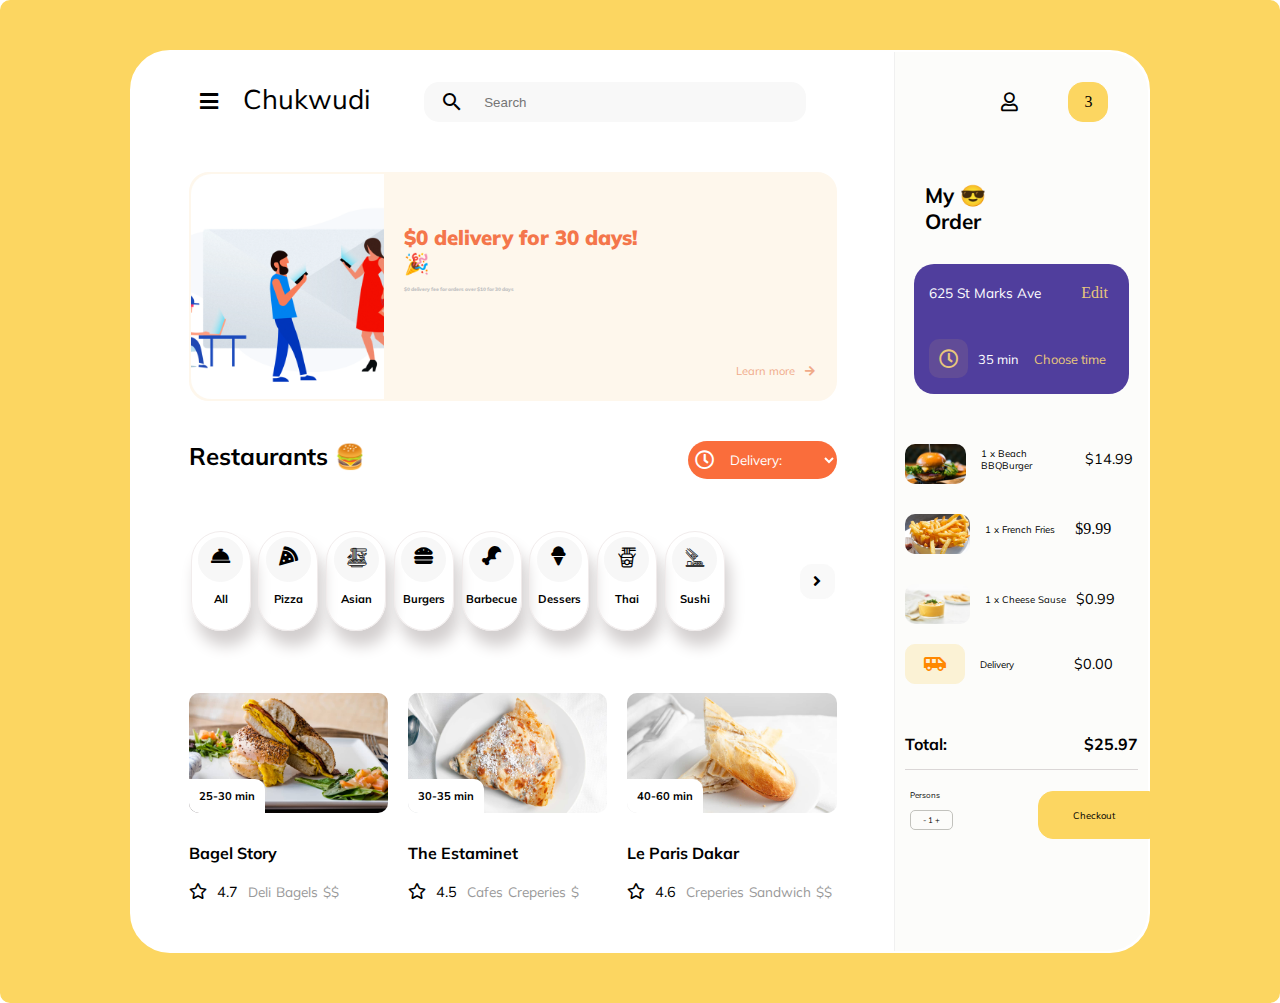
==== index.html @ ea8d63a5 "Food delivery dashboard" ====
<!DOCTYPE html>
<html lang="en">

    <head>
        <meta charset="utf-8">
        <meta http-equiv="X-UA-Compatible" content="IE=edge">
        <title>Food Delivery Dashboard</title>
        <meta name="description" content="">
        <meta name="viewport" content="width=device-width, initial-scale=1">
        <link rel="stylesheet" href="style.css">
        <link rel="stylesheet" href="img/fontawesome-with-css/css/all.min.css">
        <link rel="stylesheet" type="text/css" href="img/my-icons-collection/font/flaticon.css">
        <link href="https://fonts.googleapis.com/icon?family=Material+Icons" rel="stylesheet">
    </head>

    <body>
        <main>
            <div class="inner-main">
                <div class="main-content">
                    <div class="header">
                        <i class="fas fa-bars"></i>
                        <p class="name">Chukwudi</p>
                        <i class="material-icons icon">search</i><input type="search" placeholder="Search">
                    </div>
                    <div class="first-content">
                        <div class="imgillus"></div>
                        <div>
                            <p class="delivery">$0 delivery for 30 days! &#x1F389;</p>
                            <p class="fee"> $0 delivery fee for orders over $10 for 30 days</p>
                        </div>
                        <p class="learn"><a href="#">Learn more</a><i class="fas fa-arrow-right"></i></p>
                    </div>
                    <div class="second-content-header">
                        <p class="restaurant">Restaurants &#127828;</p>
                        <div class="deliver">
                            <i class="far fa-clock iconz"></i>
                            <select name="delivery-time" class="deliver-now">
                                <option value="0">Delivery: </option>
                                <option value="30minutes">30 minutes</option>
                                <option value="1hour">1 hour</option>
                                <option value="2hours">2 hours</option>
                                <option value="5hours">5 hours</option>
                                <option value="5hours">1 day</option>
                                <option value="5hours">3 days</option>
                                <option value="5hours">5 days</option>
                                <option value="5hours">1 week</option>
                                <option value="5hours">1 month</option>
                                <option value="5hours">1 year</option>
                            </select>
                        </div>
                    </div>
                    <div class="second-content">
                        <div class="content-inner1">
                            <div class="meal"><i class="fas fa-concierge-bell"></i></div>
                            <p class="text">All</p>
                        </div>
                        <div class="content-inner2">
                            <div class="meal"><i class="fas fa-pizza-slice"></i></div>
                            <p class="text">Pizza</p>
                        </div>
                        <div class="content-inner3">
                            <div class="meal"><i class="flaticon-noodles"></i></div>
                            <p class="text">Asian</p>
                        </div>
                        <div class="content-inner4">
                            <div class="meal"><i class="fas fa-hamburger"></i></div>
                            <p class="text">Burgers</p>
                        </div>
                        <div class="content-inner5">
                            <div class="meal"><i class="fas fa-drumstick-bite"></i></div>
                            <p class="text">Barbecue</p>
                        </div>
                        <div class="content-inner6">
                            <div class="meal"><i class="fas fa-ice-cream"></i></div>
                            <p class="text">Dessers</p>
                        </div>
                        <div class="content-inner7">
                            <div class="meal"><i class="flaticon-thai-food"></i></div>
                            <p class="text">Thai</p>
                        </div>
                        <div class="content-inner8">
                            <div class="meal"><i class="flaticon-sushi"></i></div>
                            <p class="text">Sushi</p>
                        </div>
                        <div class="content-inner10">
                            <i class="fas fa-angle-right next-arrow"></i>
                        </div>
                    </div>
                    <div class="third-content">
                        <div class="inner-content1">
                            <div class="image1"><p class="min">25-30 min</p></div>
                            <p class="txt">Bagel Story</p>
                            <div class="reviews">
                                <p><i class="far fa-star"></i></p>
                                <p class="textz">4.7</p>
                                <p class="textx">Deli</p>
                                <p class="textx">Bagels</p>
                                <p class="textx">$$</p>
                            
                            </div>
                        </div>
                        <div class="inner-content2">
                            <div class="image2"><p class="min">30-35 min</p></div>
                            <p class="txt">The Estaminet</p>
                            <div class="reviews">
                                <p><i class="far fa-star"></i></p>
                                <p class="textz">4.5</p>
                                <p class="textx">Cafes</p>
                                <p class="textx">Creperies</p>
                                <p class="textx">$</p>
                            </div>
                        </div>
                        <div class="inner-content3">
                            <div class="image3"><p class="min">40-60 min</p></div>
                            <p class="txt">Le Paris Dakar</p>
                            <div class="reviews">
                                <p><i class="far fa-star"></i></p>
                                <p class="textz">4.6</p>
                                <p class="textx">Creperies</p>
                                <p class="textx">Sandwich</p>
                                <p class="textx">$$</p>
                            </div>
                        </div>
                    </div>
                </div>
                <div class="side-content">
                    <div class="side-header">
                        <i class="far fa-user"></i>
                        <p class="numb">3</p>
                    </div>
                    <p class="order">My &#128526; <br>Order</p>
                    <div class="purple">
                        <p class="six">625 St Marks Ave</p>
                        <p class="edit">Edit</p>
                        <i class="far fa-clock orange"></i>
                        <p class="timez">35 min</p>
                        <p class="choose">Choose time</p>
                    </div>

                    <div class="order-placed">
                        <div class="order1">
                            <div class="img-order1"></div>
                            <p class="one">1 <span>x</span> Beach BBQBurger</p>
                            <p class="dollar">$14.99</p>
                        </div>
                        <div class="order2">
                            <div class="img-order2"></div>
                            <p class="one">1 <span>x</span> French Fries</p>
                            <p class="dollarz">$9.99</p>
                        </div>
                        <div class="order3">
                            <div class="img-order3"></div>
                            <p class="one">1 <span>x</span> Cheese Sause</p>
                            <p class="dollar">$0.99</p>
                        </div>
                        <div class="order4">
                            <div class="img-order4"><i class="material-icons">
                                airport_shuttle</i></div>
                            <p class="del">Delivery</p>
                            <p class="zerodollar">$0.00</p>
                        </div>
                        <div class="mTotal">
                            <p class="total">Total: </p>
                            <p class="Amt">$25.97</p>
                        </div>
                    </div>
                    <div class="checkout">
                        <div class="checkoutvalue">
                        <p class="per">Persons</p>
                        <p class="box">-  1  +</p>
                    </div>
                        <p class="check">Checkout </p>
                    </div>
                </div>
                </div>
                </main>

    </body>

</html>
---- style.css ----
@import url('https://fonts.googleapis.com/css2?family=Muli&display=swap');
@import url('https://fonts.googleapis.com/css2?family=Cantata+One&family=DM+Serif+Display&family=Montserrat&family=Rozha+One&display=swap');

* {
    box-sizing: border-box;
    margin: 0;
    padding: 0;
}

main {
    border: 2px solid #fcd661;
    width: 100vw;
    height: auto;
    border-radius: 10px;
    background-color: #fcd661;
}

.inner-main {
    width: 80%;
    height: auto;
    border: 2px solid white;
    background-color: white;
    border-radius: 40px;
    margin: 3rem auto;
    display: grid;
    grid-template-columns: 75% 25%;
    grid-template-areas: "x y";
}
.main-content {
    width: 100%;
    height: auto;
    grid-area: x;
    border-radius: 40px 0 0 40px;
}
.side-content {
    grid-area: y;
    border: .5px solid #f0f0f0;
    border-top: none;
    border-bottom: none;
    border-right: none;
    border-radius: 0 40px 40px 0;
}
.header {
    display: flex;
    flex-direction: row;
    justify-content: center;
}
.fa-bars {
    margin: 30px 25px 25px 10px;
    padding-top: 10px;
    font-size: 1.3rem;
    height: fit-content;
    width: fit-content;
}
.name {
    margin: 30px 0;
    font-size: 1.7rem;
    width: fit-content;
    height: fit-content;
    font-family: 'Muli', sans-serif;
}

input[type=search] {
    width: 50%;
    height: 40px;
    border-radius: 15px;
    padding: 15px 60px;
    margin: 30px;
    background-color: #f8f8f8;
    border: none;
    outline: none;
    color: #c5c5c5;
    cursor: pointer;
}
.icon {
    position: relative;
    left: 70px;
    top: 38px;
}
.first-content {
    width: 85%;
    height: auto;
    border: 2px solid #fef7ec;
    border-radius: 20px;
    margin: 20px auto;
    background-color: #fef7ec;
    display: grid;
    grid-template-columns: 30% 45% 25%;
    grid-template-areas: "a b c"
}
.imgillus {
    grid-area: a;
    width: 100%;
    height: 25vh;
    border-radius: 20px 0 0 20px;
    background-image: url(img/illus2.png);
    background-size: cover;
    background-position: center;
    background-repeat: no-repeat;
}
div .delivery {
    grid-area: b;
    padding: 20px 20px 0;
    font-size: 1.28rem;
    margin: 30px auto 0;
    color: #f4764b;
    font-family: 'Muli', sans-serif;
    font-weight: 900;
}
.fee {
    text-align: justify;
    font-size: 5px;
    padding: 10px 20px 0;
    color: #c5c5c5;
    font-family: 'Muli', sans-serif;
    font-weight: 900;
}
.learn {
    grid-area: c;
    display: inline-block;
    text-align: end;
    justify-content: center;
    align-self: end;
    margin: 20px;
}
.learn a {
    text-decoration: none;
    font-family: 'Muli', sans-serif;
    font-size: .7rem;
    color: #f0aa89;
    cursor: pointer;
}
.learn a:hover,
.fa-arrow-right:hover {
    color: #9a2dbb;
    font-weight: bolder;
    transition: all .5s;
}
.fa-arrow-right {
    font-size: .7rem;
    color: #f0aa89;
    padding-left: 10px;
    cursor: pointer;
}
.second-content-header {
    width: 85%;
    display: flex;
    flex-direction: row;
    justify-content: space-between;
    margin: 40px auto;
}
.restaurant {
    font-family: 'Muli', sans-serif;
    font-size: 1.5rem;
    font-weight: bolder;
}
.iconz {
    position: relative;
    left: 40px;
    top: 2px;
}
.deliver-now {
    border-radius: 20px;
    border: none;
    background-color: #fa6d3b;
    font-family: 'Muli', sans-serif;
    text-align: center;
    padding: 10px 30px;
    color: #ffffff;
    outline: none;
    cursor: pointer;
}
.fa-clock {
    color: #ffffff;
    padding-right: 10px;
    font-size: 1.2rem;
}

.second-content {
    width: 85%;
    height: auto;
    border: 2px solid #ffffff;
    border-radius: 20px;
    padding: 10px 0;
    margin: 40px auto;
    background-color: #ffffff;
    display: grid;
    grid-template-columns: repeat(9, 1fr);
    grid-template-areas: 
    "ay aby acy ady aey afy agy ahy . ajy";
}
.content-inner1 {
    grid-area: ay;
    border: 1px solid #f1ecec;
    width: 60px;
    height: 100px;
    border-radius: 50px;
    box-shadow: 5px 15px 15px #d3cfcf;
}
.meal {
    border: 1px solid #f7f7f7;
    background-color: #f7f7f7;
    width: 45px;
    height: 45px;
    border-radius: 25px;
    margin: 5px auto;
}
.meal:hover {
    background-color: #ffffff;
    border: #ffffff;
}
.fa-concierge-bell {
    position: relative;
    top: 8px;
    left: 12px;
    font-size: 1.2rem;
}
.text {
    font-size: .7rem;
    font-family: 'Muli', sans-serif;
    padding-top: 5px;
    font-weight: bolder;
    text-align: center;
}
.content-inner2 {
    grid-area: aby;
    border: 1px solid #f1ecec;
    width: 60px;
    height: 100px;
    border-radius: 50px;
    box-shadow: 5px 15px 15px #d3cfcf;
}
.fa-pizza-slice {
    position: relative;
    top: 8px;
    left: 12px;
    font-size: 1.2rem;
}
.content-inner3 {
    grid-area: acy;
    border: 1px solid #f1ecec;
    width: 60px;
    height: 100px;
    border-radius: 50px;
    box-shadow: 5px 15px 15px #d3cfcf;
}
.flaticon-noodles {
    position: relative;
    top: 8px;
    left: -8px;
    font-size: 1.2rem;
}
.content-inner4 {
    grid-area: ady;
    border: 1px solid #f1ecec;
    width: 60px;
    height: 100px;
    border-radius: 50px;
    box-shadow: 5px 15px 15px #d3cfcf;
}
.fa-hamburger {
    position: relative;
    top: 8px;
    left: 12px;
    font-size: 1.2rem;
}
.content-inner5 {
    grid-area: aey;
    border: 1px solid #f1ecec;
    width: 60px;
    height: 100px;
    border-radius: 50px;
    box-shadow: 5px 15px 15px #d3cfcf;
}
.fa-drumstick-bite {
    position: relative;
    top: 8px;
    left: 12px;
    font-size: 1.2rem;
}
.content-inner6 {
    grid-area: afy;
    border: 1px solid #f1ecec;
    width: 60px;
    height: 100px;
    border-radius: 50px;
    box-shadow: 5px 15px 15px #d3cfcf;
}
.fa-ice-cream {
    position: relative;
    top: 8px;
    left: 12px;
    font-size: 1.2rem;
}
.content-inner7 {
    grid-area: agy;
    border: 1px solid #f1ecec;
    width: 60px;
    height: 100px;
    border-radius: 50px;
    box-shadow: 5px 15px 15px #d3cfcf;
}
.flaticon-thai-food {
    position: relative;
    top: 8px;
    left: -8px;
    font-size: 1.2rem;
}
.content-inner8 {
    grid-area: ahy;
    border: 1px solid #f1ecec;
    width: 60px;
    height: 100px;
    border-radius: 50px;
    box-shadow: 5px 15px 15px #d3cfcf;
}
.flaticon-sushi {
    position: relative;
    top: 8px;
    left: -8px;
    font-size: 1.2rem;
}
.content-inner10 {
    grid-area: ajy;
    border: 1px solid #f9f9f9;
    background-color: #f9f9f9;
    width: 35px;
    height: 35px;
    border-radius: 12px;
    justify-content: center;
    align-self: center;
    display: flex;
}
.content-inner10:hover {
    background-color: #f0f0f0;
    border: #f0f0f0;
    cursor: pointer;
}
.next-arrow {
    justify-content: center;
    align-self: center;
}
.content-inner1:hover,
.content-inner2:hover,
.content-inner3:hover,
.content-inner4:hover,
.content-inner5:hover,
.content-inner6:hover,
.content-inner7:hover,
.content-inner8:hover,
.content-inner9:hover {
    background-color: #fbd560;
    border: #fbd560;
    transition: all .8s;
    cursor: pointer;
}

.third-content {
    width: 85%;
    height: auto;
    margin: 50px auto;
    padding: 20px auto;
    display: grid;
    grid-template-columns: repeat(3, 1fr);
    grid-column-gap: 20px;
    grid-template-areas: "x y z"
}
.inner-content1 {
    grid-area: x;
}
.inner-content2 {
    grid-area: y;
}
.inner-content3 {
    grid-area: z;
}
.image1 {
    width: 100%;
    height: 120px;
    border-radius: 10px;
    background-image: url(img/bagel-bg.jpg);
    background-size: cover;
    background-repeat: no-repeat;
    background-position: center;
    display: flex;
    flex-direction: column-reverse;
}
.min {
    display: inline-block;
    width: fit-content;
    height: fit-content;
    font-size: .7rem;
    font-family: 'Muli', sans-serif;
    font-weight: bolder;
    background-color: #ffffff;
    padding: 10px;
    border-radius: 0 10px 0 10px;
}
.image2 {
    width: 100%;
    height: 120px;
    border-radius: 10px;
    background-image: url(img/estaminet.jpg);
    background-size: cover;
    background-repeat: no-repeat;
    background-position: center;
    display: flex;
    flex-direction: column-reverse;
}
.image3 {
    width: 100%;
    height: 120px;
    border-radius: 10px;
    background-image: url(img/LaParisDakar.JPG);
    background-size: cover;
    background-repeat: no-repeat;
    background-position: center;
    display: flex;
    flex-direction: column-reverse;
}
.txt {
    font-family: 'Muli', sans-serif;
    font-weight: bold;
    font-size: 1rem;
    margin: 30px 0 20px 0;
}
.reviews {
    display: flex;
    flex-direction: row;
    text-align: start;
}
.fa-star {
    padding-right: 10px;
}
.fa-star:hover {
    color: #fb5c00;
    cursor: pointer;
}
.textz {
    padding-right: 10px;
    font-size: .9rem;
    font-family: 'Muli', sans-serif;
}
.textx {
    padding-right: 5px;
    color: #999999;
    font-size: .85rem;
    font-family: 'Muli', sans-serif;
}
.side-content {
    background-color: #fcfcfa;
}
.side-header {
    display: flex;
    flex-direction: row;
    justify-content: flex-end;
}
.fa-user {
    font-size: 1.2rem;
    margin: 40px 10px;
}
.numb {
    width: fit-content;
    height: fit-content;
    margin: 30px 40px;
    display: flex;
    justify-content: center;
    align-self: center;
    border: 1px solid #fcd661;
    background-color: #fcd661;
    padding: 10px 15px;
    border-radius: 15px;
    cursor: pointer;
}
.numb:hover {
    color: #ffffff;
    background-color: #ff8800;
    border: 1px solid #ff8800;
    transition: all .3s;
}
.order {
    margin: 30px;
    font-size: 1.3rem;
    font-family: 'Muli', sans-serif;
    font-weight: bolder;
}
.purple {
    width: 85%;
    height: 130px;
    border-radius: 20px;
    background-color: #503e9d;
    margin: auto;
    display: flex;
    flex-direction: row;
    flex-wrap: wrap;
}
.six {
    color: #ffffff;
    font-family: 'Muli', sans-serif;
    padding: 20px 0 0 15px;
    font-size: .85rem;
}
.edit {
    color: #e8c77c;
    padding: 20px 15px 0 40px;
    font-size: 1rem;
}
.orange {
    padding: 10px;
    width: fit-content;
    height: fit-content;
    margin: 5px 5px 5px 15px;
    border-radius: 10px;
    color: #e8c77c;
    background-color: #614c97;
    justify-content: center;
    align-self: center;
    cursor: pointer;
}
.orange:hover {
    color: #ffffff;
    background-color: #251847;
    transition: ease-in .5s;
}
.timez {
    color: #ffffff;
    font-size: .8rem;
    font-family: 'Muli', sans-serif;
    padding: 5px;
    justify-content: center;
    align-self: center;
}
.choose {
    color: #e8c77c;
    font-size: .8rem;
    font-family: 'Muli', sans-serif;
    padding: 0px 10px;
    justify-content: center;
    align-self: center;
}
.order-placed {
    width: auto;
    height: auto;
    margin: 30px 10px;
    display: flex;
    flex-direction: column;
}
.img-order1 {
    width: 65px;
    height: 40px;
    margin: 10px 10px 0 0;
    background-image: url(img/beachBurger.jpg);
    background-size: cover;
    background-position: center;
    background-repeat: no-repeat;
    border-radius: 10px;
}
.img-order2 {
    width: 65px;
    height: 40px;
    margin: 10px 10px 0 0;
    background-image: url(img/french-fries.jpg);
    background-size: cover;
    background-position: center;
    background-repeat: no-repeat;
    border-radius: 10px;
}
.img-order3 {
    width: 65px;
    height: 40px;
    margin: 10px 10px 0 0;
    background-image: url(img/cheeseSauce.jpeg);
    background-size: cover;
    background-position: center;
    background-repeat: no-repeat;
    border-radius: 10px;
}
.img-order4 {
    width: 65px;
    height: 40px;
    padding: 7px 17px;
    border: 1px solid #fbf2d5;
    border-radius: 10px;
    background-color: #fbf2d5;
    color: #ff8800;
}
.order1 {
    padding: 10px 0;
    display: flex;
    flex-direction: row;
}
.order2 {
    padding: 10px 0;
    display: flex;
    flex-direction: row;
}
.order3 {
    padding: 10px 0;
    display: flex;
    flex-direction: row;
}
.order4 {
    padding: 10px 0;
    display: flex;
    flex-direction: row;
}
.one {
    justify-content: center;
    align-self: center;
    padding: 0px 5px;
    font-family: 'Muli', sans-serif;
    font-size: .6rem;
}
.del {
    justify-content: center;
    align-self: center;
    padding-left: 15px;
    font-family: 'Muli', sans-serif;
    font-size: .6rem;
}
.dollar {
    justify-content: center;
    align-self: center;
    padding-left: 5px;
    padding-right: 5px;
    font-family: 'Muli', sans-serif;
    font-size: .9rem;
}
.dollarz {
    justify-content: center;
    align-self: center;
    padding-left: 15px;
}
.zerodollar {
    justify-content: end;
    align-self: center;
    padding: 0px 60px;
    font-family: 'Muli', sans-serif;
    font-size: .9rem;
}
.mTotal {
    border: 1px solid #dad6d6;
    border-top: none;
    border-right: none;
    border-left: none;
    margin: 25px 0;
    padding: 15px 0;
    display: flex;
    flex-direction: row;
    justify-content: space-between;
}
.total,
.Amt {
    font-family: 'Muli', sans-serif;
    font-size: 1rem;
    font-weight: bolder;
}

.checkout {
    width: 100.5%;
    margin: -50px 0 0 0;
    display: flex;
    flex-direction: row;
    justify-content: space-between;
}
.checkoutvalue {
    margin: 15px;
}
.per {
    font-size: .5rem;
    font-family: 'Muli', sans-serif;
}
.box {
    border: 1px solid #c2c2bd;
    border-radius: 5px;
    margin: 10px 0;
    padding: 4px 12px;
    text-align: center;
    font-size: .5rem;
    font-family: 'Muli', sans-serif;
}
.box:hover {
    background-color: #c2c2bd;
    cursor: pointer;
}
.check {
    align-self: center;
    font-size: .6rem;
    border: 1px solid #fcd661;
    padding: 17px 34px;
    border-radius: 15px 0 0 15px;
    font-family: 'Muli', sans-serif;
    background-color: #fcd661;
}
.check:hover {
    transition: all .8s;
    background-color: #fa6d3b;
    border: 1px solid #fa6d3b;
    cursor: pointer;
    color: #ffffff;
}
---- img/my-icons-collection/font/flaticon.css ----
/*
  	Flaticon icon font: Flaticon
  	Creation date: 08/06/2020 10:21
  	*/

@font-face {
  font-family: "Flaticon";
  src: url("./Flaticon.eot");
  src: url("./Flaticon.eot?#iefix") format("embedded-opentype"),
       url("./Flaticon.woff2") format("woff2"),
       url("./Flaticon.woff") format("woff"),
       url("./Flaticon.ttf") format("truetype"),
       url("./Flaticon.svg#Flaticon") format("svg");
  font-weight: normal;
  font-style: normal;
}

@media screen and (-webkit-min-device-pixel-ratio:0) {
  @font-face {
    font-family: "Flaticon";
    src: url("./Flaticon.svg#Flaticon") format("svg");
  }
}

[class^="flaticon-"]:before, [class*=" flaticon-"]:before,
[class^="flaticon-"]:after, [class*=" flaticon-"]:after {   
  font-family: Flaticon;
        font-size: 20px;
font-style: normal;
margin-left: 20px;
}

.flaticon-thai-food:before { content: "\f100"; }
.flaticon-noodles:before { content: "\f101"; }
.flaticon-sushi:before { content: "\f102"; }
.flaticon-muffin:before { content: "\f103"; }
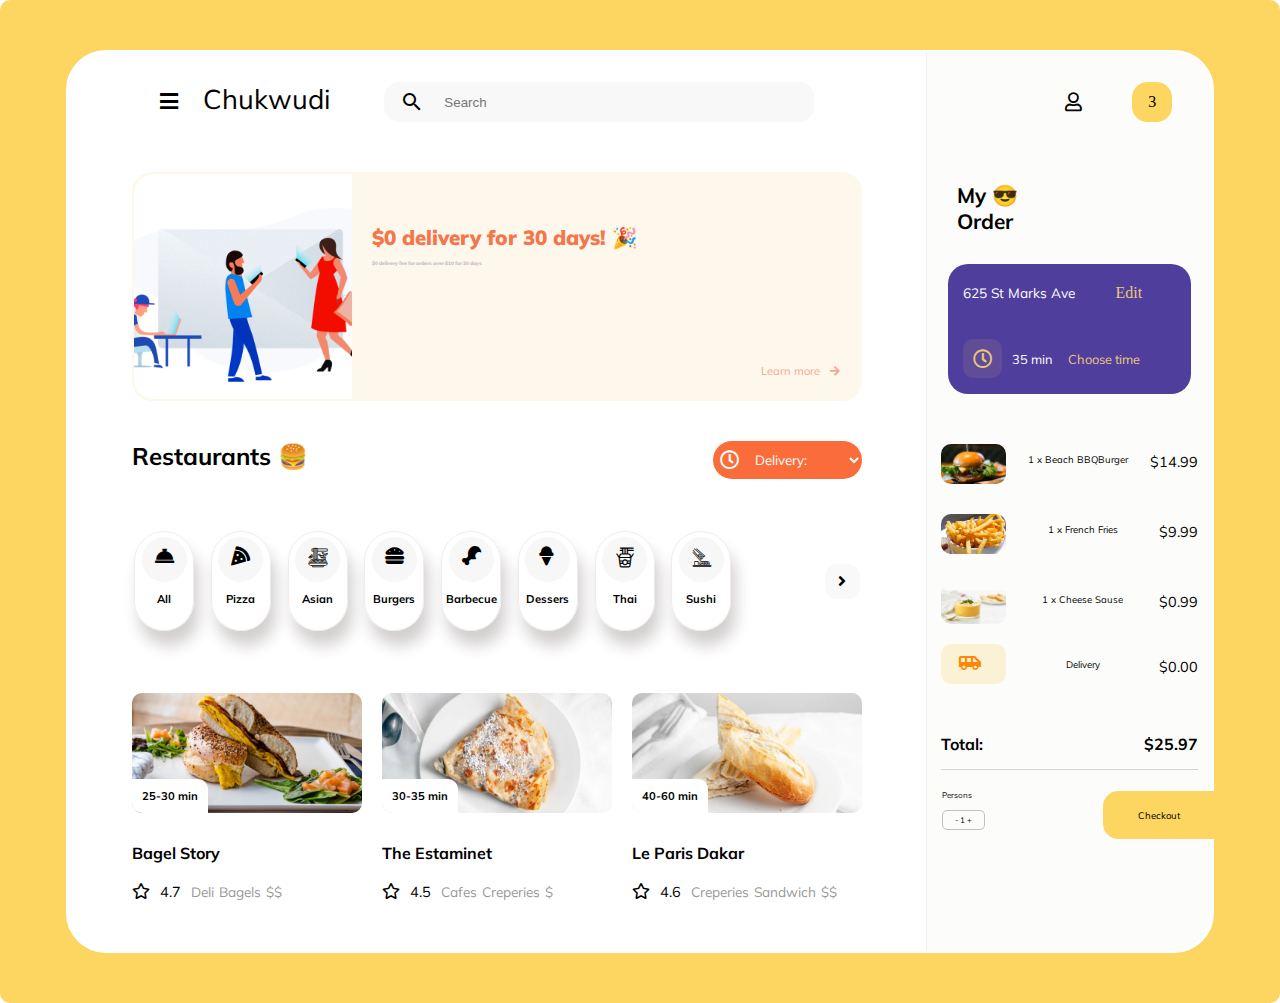
==== commit 7050e10c: "File Update" ====
--- a/index.html
+++ b/index.html
@@ -146,7 +146,7 @@
                         <div class="order2">
                             <div class="img-order2"></div>
                             <p class="one">1 <span>x</span> French Fries</p>
-                            <p class="dollarz">$9.99</p>
+                            <p class="dollar">$9.99</p>
                         </div>
                         <div class="order3">
                             <div class="img-order3"></div>
@@ -157,7 +157,7 @@
                             <div class="img-order4"><i class="material-icons">
                                 airport_shuttle</i></div>
                             <p class="del">Delivery</p>
-                            <p class="zerodollar">$0.00</p>
+                            <p class="dollar">$0.00</p>
                         </div>
                         <div class="mTotal">
                             <p class="total">Total: </p>
--- a/style.css
+++ b/style.css
@@ -10,14 +10,14 @@
 
 main {
     border: 2px solid #fcd661;
-    width: 100vw;
+    width: auto;
     height: auto;
     border-radius: 10px;
     background-color: #fcd661;
 }
 
 .inner-main {
-    width: 80%;
+    width: 90%;
     height: auto;
     border: 2px solid white;
     background-color: white;
@@ -540,16 +540,17 @@
     align-self: center;
 }
 .order-placed {
-    width: auto;
+    width: 90%;
     height: auto;
-    margin: 30px 10px;
+    margin: 30px auto;
     display: flex;
     flex-direction: column;
+    justify-content: space-between;
 }
 .img-order1 {
     width: 65px;
     height: 40px;
-    margin: 10px 10px 0 0;
+    margin: 10px 0 0 0;
     background-image: url(img/beachBurger.jpg);
     background-size: cover;
     background-position: center;
@@ -559,7 +560,7 @@
 .img-order2 {
     width: 65px;
     height: 40px;
-    margin: 10px 10px 0 0;
+    margin: 10px 0 0 0;
     background-image: url(img/french-fries.jpg);
     background-size: cover;
     background-position: center;
@@ -569,7 +570,7 @@
 .img-order3 {
     width: 65px;
     height: 40px;
-    margin: 10px 10px 0 0;
+    margin: 10px 0 0 0;
     background-image: url(img/cheeseSauce.jpeg);
     background-size: cover;
     background-position: center;
@@ -580,7 +581,6 @@
     width: 65px;
     height: 40px;
     padding: 7px 17px;
-    border: 1px solid #fbf2d5;
     border-radius: 10px;
     background-color: #fbf2d5;
     color: #ff8800;
@@ -589,53 +589,45 @@
     padding: 10px 0;
     display: flex;
     flex-direction: row;
+    justify-content: space-between;
 }
 .order2 {
     padding: 10px 0;
     display: flex;
     flex-direction: row;
+    justify-content: space-between;
 }
 .order3 {
     padding: 10px 0;
     display: flex;
     flex-direction: row;
+    justify-content: space-between;
 }
 .order4 {
     padding: 10px 0;
     display: flex;
     flex-direction: row;
+    justify-content: space-between;
 }
 .one {
-    justify-content: center;
+    justify-content: space-around;
     align-self: center;
     padding: 0px 5px;
     font-family: 'Muli', sans-serif;
     font-size: .6rem;
 }
 .del {
-    justify-content: center;
-    align-self: center;
-    padding-left: 15px;
+    justify-content: space-between;
+    align-self: center;
+    padding: 0 5px;
     font-family: 'Muli', sans-serif;
     font-size: .6rem;
 }
 .dollar {
     justify-content: center;
     align-self: center;
-    padding-left: 5px;
-    padding-right: 5px;
-    font-family: 'Muli', sans-serif;
-    font-size: .9rem;
-}
-.dollarz {
-    justify-content: center;
-    align-self: center;
-    padding-left: 15px;
-}
-.zerodollar {
-    justify-content: end;
-    align-self: center;
-    padding: 0px 60px;
+    padding: 5px 0 0 0;
+    /*padding-right: 5px;*/
     font-family: 'Muli', sans-serif;
     font-size: .9rem;
 }
@@ -658,7 +650,7 @@
 }
 
 .checkout {
-    width: 100.5%;
+    width: 101%;
     margin: -50px 0 0 0;
     display: flex;
     flex-direction: row;
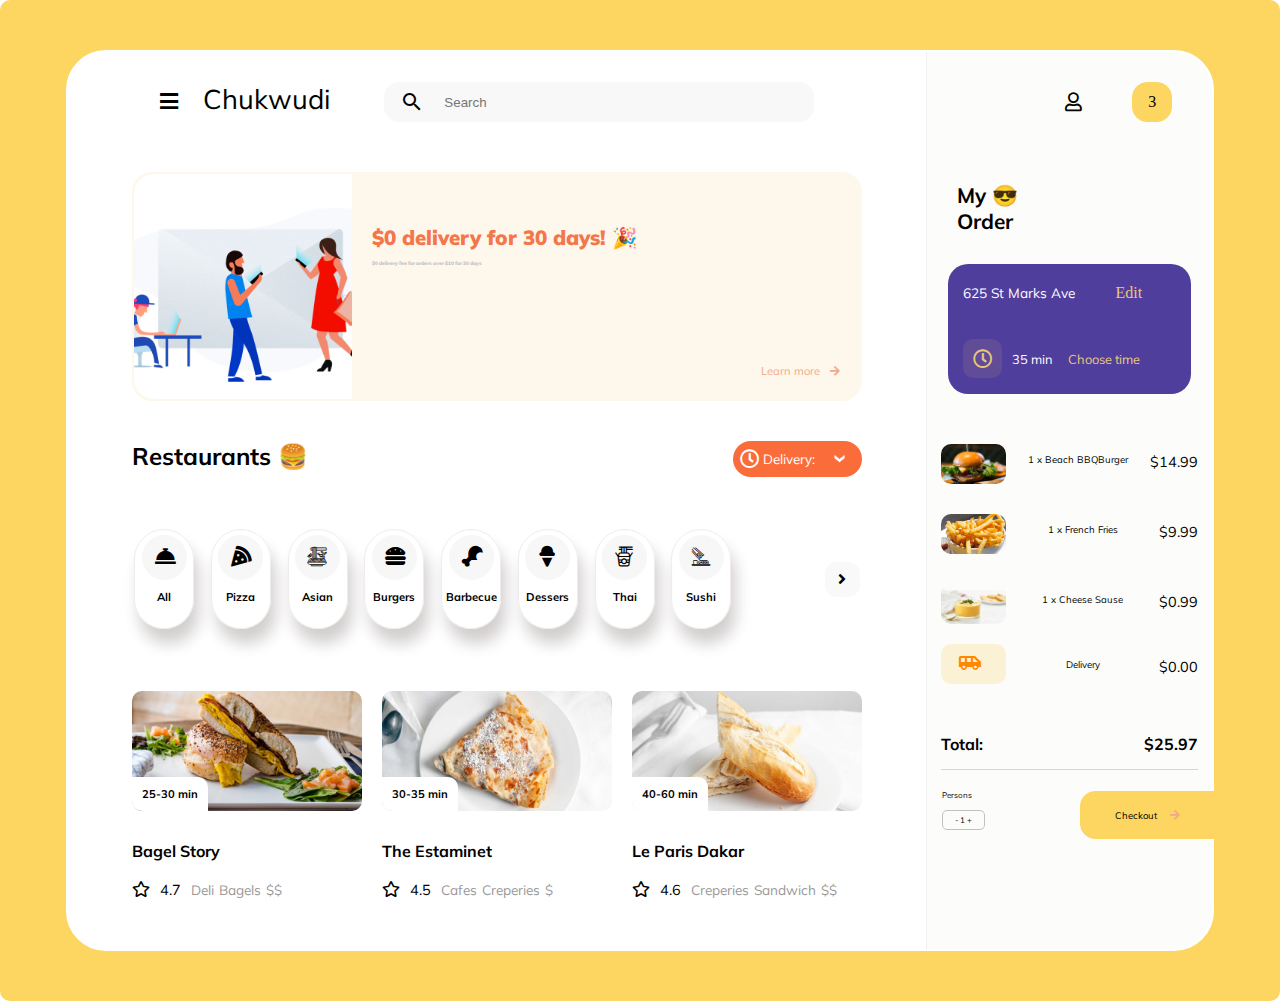
==== commit e7300093: "WIP" ====
--- a/index.html
+++ b/index.html
@@ -47,6 +47,7 @@
                                 <option value="5hours">1 month</option>
                                 <option value="5hours">1 year</option>
                             </select>
+                            <!--<i class="fas fa-arrow-down"></i>-->
                         </div>
                     </div>
                     <div class="second-content">
@@ -169,7 +170,7 @@
                         <p class="per">Persons</p>
                         <p class="box">-  1  +</p>
                     </div>
-                        <p class="check">Checkout </p>
+                        <p class="check">Checkout <i class="fas fa-arrow-right xit"></i></p>
                     </div>
                 </div>
                 </div>
--- a/style.css
+++ b/style.css
@@ -164,12 +164,19 @@
     border-radius: 20px;
     border: none;
     background-color: #fa6d3b;
-    font-family: 'Muli', sans-serif;
-    text-align: center;
+    font-family: 'Muli',    sans-serif;
     padding: 10px 30px;
     color: #ffffff;
     outline: none;
     cursor: pointer;
+    -webkit-appearance: none;
+    -moz-appearance: none;
+    background-image: url('[data-uri]');
+    background-repeat: no-repeat, repeat;
+    /* arrow icon position (1em from the right, 50% vertical) , then gradient position*/
+    background-position: right 1.2em top 50%, 0 0;
+    /* icon size, then gradient */
+    background-size: .85em auto, 100%;
 }
 .fa-clock {
     color: #ffffff;
@@ -212,9 +219,9 @@
 }
 .fa-concierge-bell {
     position: relative;
-    top: 8px;
+    top: 11px;
     left: 12px;
-    font-size: 1.2rem;
+    font-size: 1.3rem;
 }
 .text {
     font-size: .7rem;
@@ -233,9 +240,9 @@
 }
 .fa-pizza-slice {
     position: relative;
-    top: 8px;
+    top: 11px;
     left: 12px;
-    font-size: 1.2rem;
+    font-size: 1.3rem;
 }
 .content-inner3 {
     grid-area: acy;
@@ -247,9 +254,9 @@
 }
 .flaticon-noodles {
     position: relative;
-    top: 8px;
-    left: -8px;
-    font-size: 1.2rem;
+    top: 2px;
+    left: -9px;
+    font-size: 1.8rem;
 }
 .content-inner4 {
     grid-area: ady;
@@ -261,9 +268,9 @@
 }
 .fa-hamburger {
     position: relative;
-    top: 8px;
+    top: 11px;
     left: 12px;
-    font-size: 1.2rem;
+    font-size: 1.3rem;
 }
 .content-inner5 {
     grid-area: aey;
@@ -275,9 +282,9 @@
 }
 .fa-drumstick-bite {
     position: relative;
-    top: 8px;
+    top: 11px;
     left: 12px;
-    font-size: 1.2rem;
+    font-size: 1.3rem;
 }
 .content-inner6 {
     grid-area: afy;
@@ -289,9 +296,9 @@
 }
 .fa-ice-cream {
     position: relative;
-    top: 8px;
+    top: 11px;
     left: 12px;
-    font-size: 1.2rem;
+    font-size: 1.3rem;
 }
 .content-inner7 {
     grid-area: agy;
@@ -303,9 +310,9 @@
 }
 .flaticon-thai-food {
     position: relative;
-    top: 8px;
-    left: -8px;
-    font-size: 1.2rem;
+    top: 2px;
+    left: -9px;
+    font-size: 1.8rem;
 }
 .content-inner8 {
     grid-area: ahy;
@@ -317,9 +324,9 @@
 }
 .flaticon-sushi {
     position: relative;
-    top: 8px;
-    left: -8px;
-    font-size: 1.2rem;
+    top: 2px;
+    left: -9px;
+    font-size: 1.8rem;
 }
 .content-inner10 {
     grid-area: ajy;
@@ -693,3 +700,632 @@
     color: #ffffff;
 }
 
+
+/* MEDIA QUERRY */
+
+/* MEDIA QUERRY FOR MOBILE DEVICE */
+
+
+/*
+@media () {
+
+    main {
+        border-radius: 0px;
+    }
+    .inner-main {
+        width: 85%;
+        height: auto;
+        border: 2px solid white;
+        background-color: white;
+        border-radius: 30px;
+        margin: 2.5rem auto;
+        display: grid;
+        grid-template-columns: auto;
+        grid-template-rows: auto;
+        grid-template-areas: 
+        "x"
+        "y";
+    }
+    .main-content {
+        width: auto;
+        height: auto;
+        grid-area: x;
+        border-radius: 40px;
+    }
+    .header {
+        width: 85%;
+        display: flex;
+        flex-direction: row;
+        justify-content: space-evenly;
+        margin: 30px auto;
+    }
+    .fa-bars {
+        font-size: 1.1rem;
+    }
+    .name {
+        font-size: 1.4rem;
+        margin: 32px 0 0 0;
+    }
+    
+    input[type=search] {
+        width: 60%;
+        height: 40px;
+        margin: 27px 0 0 0;
+    }
+    .icon {
+        position: relative;
+        left: 40px;
+        top: 38px;
+    }
+    .imgillus {
+        grid-area: a;
+        height: 20vh;
+        border-radius: 15px 0 0 15px;
+    }
+    div .delivery {
+        grid-area: b;
+        padding: 10px 10px 0;
+        font-size: 1rem;
+        margin: 15px auto 0;
+    }
+    .fee {
+        font-size: .6rem;
+        padding: 10px 10px 0;
+    }
+    .restaurant {
+        font-size: 1.4rem;
+    }
+    .deliver-now {
+        background-position: right 1em top 50%, 0 0;
+    }
+    .fa-clock {
+        color: #ffffff;
+        padding-right: 10px;
+        font-size: 1.2rem;
+    }
+    .second-content {
+        column-gap: 10px;
+    }
+    .content-inner1,
+    .content-inner2,
+    .content-inner3,
+    .content-inner4,
+    .content-inner5,
+    .content-inner6,
+    .content-inner7,
+    .content-inner8 {
+        width: 50px;
+        height: 80px;
+    }
+    .meal {
+        width: 35px;
+        height: 35px;
+        border-radius: 25px;
+    }
+    .meal:hover {
+        background-color: #ffffff;
+        border: #ffffff;
+    }
+    .fa-concierge-bell,
+    .fa-pizza-slice,
+    .fa-hamburger,
+    .fa-drumstick-bite,
+    .fa-ice-cream {
+        position: relative;
+        top: 5px;
+        left: 7px;
+        font-size: 1.2rem;
+    }
+    .flaticon-noodles,
+    .flaticon-thai-food,
+    .flaticon-sushi {
+        position: relative;
+        top: 4px;
+        left: -13px;
+        font-size: 1rem;
+    }
+    .content-inner10 {
+        width: 25px;
+        height: 25px;
+        border-radius: 8px;
+    }
+    .text {
+        font-size: 7px;
+    }
+
+    .third-content {
+        width: 85%;
+        height: auto;
+        margin: 50px auto;
+        display: grid;
+        grid-template-columns: 30.67% 30.67% 30.67%;
+        grid-template-areas: "x y z"
+    }
+    .inner-content1 {
+        grid-area: x;
+    }
+    .inner-content2 {
+        grid-area: y;
+    }
+    .inner-content3 {
+        grid-area: z;
+    }
+    .image1 {
+        background-image: url(img/bagel-bg.jpg);
+        display: flex;
+        flex-direction: column-reverse;
+    }
+    .min {
+        display: inline-block;
+        width: fit-content;
+        height: fit-content;
+        font-size: .7rem;
+        font-family: 'Muli', sans-serif;
+        font-weight: bolder;
+        background-color: #ffffff;
+        padding: 10px;
+        border-radius: 0 10px 0 10px;
+    }
+    .image2 {
+        background-image: url(img/estaminet.jpg);
+    }
+    .image3 {
+        background-image: url(img/LaParisDakar.JPG);
+    }
+    .txt {
+        font-size: .9rem;
+        margin: 25px 0 15px 0;
+    }
+    .reviews {
+        width: auto;
+        display: flex;
+        flex-direction: row;
+        text-align: start;
+    }
+    .fa-star {
+        padding: 0 2px 0 0;
+    }
+    .fa-star:hover {
+        color: #fb5c00;
+        cursor: pointer;
+    }
+    .textz {
+        padding: 2px 4px 0 0;
+        font-size: .6rem;
+        font-family: 'Muli', sans-serif;
+    }
+    .textx {
+        padding: 2px 4px 0 0;
+        color: #999999;
+        font-size: .6rem;
+        font-family: 'Muli', sans-serif;
+    }    
+    .side-content {
+        width: 60%;
+        margin: 20px auto;
+        background-color: #fcfcfa;
+        grid-area: y;
+        border: .5px solid #f0f0f0;
+        border-radius: 0;
+    }
+    .side-header {
+        display: flex;
+        flex-direction: row;
+        justify-content: flex-end;
+    }
+    .fa-user {
+        margin: 50px 30px 0 0;
+    }
+    .numb {
+        margin: 40px 50px 0 0;
+    }
+    .order {
+        margin: -50px 0 20px 50px;
+        width: fit-content;
+        font-size: 1.3rem;
+        font-family: 'Muli', sans-serif;
+        font-weight: bolder;
+    }
+    .purple {
+        width: 75%;
+        height: auto;
+        border-radius: 20px;
+        background-color: #503e9d;
+        margin: auto;
+        display: flex;
+        flex-direction: row;
+        flex-wrap: wrap;
+    }
+    .six {
+        padding: 20px 0 0 25px;
+        font-size: .85rem;
+    }
+    .edit {
+        color: #e8c77c;
+        padding: 20px 15px 0 30px;
+        font-size: 1rem;
+    }
+    .orange {
+        padding: 10px;
+        width: fit-content;
+        height: fit-content;
+        margin: 10px 5px 5px 15px;
+        border-radius: 10px;
+        color: #e8c77c;
+        background-color: #614c97;
+        justify-content: center;
+        align-self: center;
+        cursor: pointer;
+    }
+    .orange:hover {
+        color: #ffffff;
+        background-color: #6802ac;
+        transition: ease-in .5s;
+    }
+    .timez {
+        color: #ffffff;
+        font-size: .8rem;
+        font-family: 'Muli', sans-serif;
+        padding: 25px;
+        justify-content: center;
+        align-self: center;
+    }
+    .choose {
+        color: #e8c77c;
+        font-size: .8rem;
+        font-family: 'Muli', sans-serif;
+        padding: 0px 10px;
+        justify-content: center;
+        align-self: center;
+    }
+    .order-placed {
+        width: 75%;
+        height: auto;
+        margin: 30px auto;
+        display: flex;
+        flex-direction: column;
+        justify-content: space-between;
+    }
+    .total,
+    .Amt {
+        font-family: 'Muli', sans-serif;
+        font-size: 1rem;
+        font-weight: bolder;
+    }
+
+    .checkout {
+        width: 100%;
+        margin: -50px 0 0 0;
+        display: flex;
+        flex-direction: row;
+        justify-content: space-around;
+    }
+    .checkoutvalue {
+        margin: 15px;
+    }
+    .per {
+        font-size: .5rem;
+        font-family: 'Muli', sans-serif;
+    }
+    .xit {
+        color: #000;
+    }
+
+
+
+}
+*/
+
+
+/* MEDIA QUERRY FOR IPAD SCREEN */
+
+@media (max-width: 768px) {
+
+    main {
+        border-radius: 0px;
+    }
+    .inner-main {
+        width: 85%;
+        height: auto;
+        border: 2px solid white;
+        background-color: white;
+        border-radius: 30px;
+        margin: 2.5rem auto;
+        display: grid;
+        grid-template-columns: auto;
+        grid-template-rows: auto;
+        grid-template-areas: 
+        "x"
+        "y";
+    }
+    .main-content {
+        width: auto;
+        height: auto;
+        grid-area: x;
+        border-radius: 40px;
+    }
+    .header {
+        width: 85%;
+        display: flex;
+        flex-direction: row;
+        justify-content: space-evenly;
+        margin: 30px auto;
+    }
+    .fa-bars {
+        font-size: 1.1rem;
+    }
+    .name {
+        font-size: 1.4rem;
+        margin: 32px 0 0 0;
+    }
+    
+    input[type=search] {
+        width: 60%;
+        height: 40px;
+        margin: 27px 0 0 0;
+    }
+    .icon {
+        position: relative;
+        left: 40px;
+        top: 38px;
+    }
+    .imgillus {
+        grid-area: a;
+        height: 20vh;
+        border-radius: 15px 0 0 15px;
+    }
+    div .delivery {
+        grid-area: b;
+        padding: 10px 10px 0;
+        font-size: 1rem;
+        margin: 15px auto 0;
+    }
+    .fee {
+        font-size: .6rem;
+        padding: 10px 10px 0;
+    }
+    .restaurant {
+        font-size: 1.4rem;
+    }
+    .deliver-now {
+        background-position: right 1em top 50%, 0 0;
+    }
+    .fa-clock {
+        color: #ffffff;
+        padding-right: 10px;
+        font-size: 1.2rem;
+    }
+    .second-content {
+        column-gap: 10px;
+    }
+    .content-inner1,
+    .content-inner2,
+    .content-inner3,
+    .content-inner4,
+    .content-inner5,
+    .content-inner6,
+    .content-inner7,
+    .content-inner8 {
+        width: 50px;
+        height: 80px;
+    }
+    .meal {
+        width: 35px;
+        height: 35px;
+        border-radius: 25px;
+    }
+    .meal:hover {
+        background-color: #ffffff;
+        border: #ffffff;
+    }
+    .fa-concierge-bell,
+    .fa-pizza-slice,
+    .fa-hamburger,
+    .fa-drumstick-bite,
+    .fa-ice-cream {
+        position: relative;
+        top: 5px;
+        left: 7px;
+        font-size: 1.2rem;
+    }
+    .flaticon-noodles,
+    .flaticon-thai-food,
+    .flaticon-sushi {
+        position: relative;
+        top: 4px;
+        left: -13px;
+        font-size: 1rem;
+    }
+    .content-inner10 {
+        width: 25px;
+        height: 25px;
+        border-radius: 8px;
+    }
+    .text {
+        font-size: 7px;
+    }
+
+    .third-content {
+        width: 85%;
+        height: auto;
+        margin: 50px auto;
+        display: grid;
+        grid-template-columns: 30.67% 30.67% 30.67%;
+        grid-template-areas: "x y z"
+    }
+    .inner-content1 {
+        grid-area: x;
+    }
+    .inner-content2 {
+        grid-area: y;
+    }
+    .inner-content3 {
+        grid-area: z;
+    }
+    .image1 {
+        background-image: url(img/bagel-bg.jpg);
+        display: flex;
+        flex-direction: column-reverse;
+    }
+    .min {
+        display: inline-block;
+        width: fit-content;
+        height: fit-content;
+        font-size: .7rem;
+        font-family: 'Muli', sans-serif;
+        font-weight: bolder;
+        background-color: #ffffff;
+        padding: 10px;
+        border-radius: 0 10px 0 10px;
+    }
+    .image2 {
+        background-image: url(img/estaminet.jpg);
+    }
+    .image3 {
+        background-image: url(img/LaParisDakar.JPG);
+    }
+    .txt {
+        font-size: .9rem;
+        margin: 25px 0 15px 0;
+    }
+    .reviews {
+        width: auto;
+        display: flex;
+        flex-direction: row;
+        text-align: start;
+    }
+    .fa-star {
+        padding: 0 2px 0 0;
+    }
+    .fa-star:hover {
+        color: #fb5c00;
+        cursor: pointer;
+    }
+    .textz {
+        padding: 2px 4px 0 0;
+        font-size: .6rem;
+        font-family: 'Muli', sans-serif;
+    }
+    .textx {
+        padding: 2px 4px 0 0;
+        color: #999999;
+        font-size: .6rem;
+        font-family: 'Muli', sans-serif;
+    }    
+    .side-content {
+        width: 60%;
+        margin: 20px auto;
+        background-color: #fcfcfa;
+        grid-area: y;
+        border: .5px solid #f0f0f0;
+        border-radius: 0;
+    }
+    .side-header {
+        display: flex;
+        flex-direction: row;
+        justify-content: flex-end;
+    }
+    .fa-user {
+        margin: 50px 30px 0 0;
+    }
+    .numb {
+        margin: 40px 50px 0 0;
+    }
+    .order {
+        margin: -50px 0 20px 50px;
+        width: fit-content;
+        font-size: 1.3rem;
+        font-family: 'Muli', sans-serif;
+        font-weight: bolder;
+    }
+    .purple {
+        width: 75%;
+        height: auto;
+        border-radius: 20px;
+        background-color: #503e9d;
+        margin: auto;
+        display: flex;
+        flex-direction: row;
+        flex-wrap: wrap;
+    }
+    .six {
+        padding: 20px 0 0 25px;
+        font-size: .85rem;
+    }
+    .edit {
+        color: #e8c77c;
+        padding: 20px 15px 0 30px;
+        font-size: 1rem;
+    }
+    .orange {
+        padding: 10px;
+        width: fit-content;
+        height: fit-content;
+        margin: 10px 5px 5px 15px;
+        border-radius: 10px;
+        color: #e8c77c;
+        background-color: #614c97;
+        justify-content: center;
+        align-self: center;
+        cursor: pointer;
+    }
+    .orange:hover {
+        color: #ffffff;
+        background-color: #6802ac;
+        transition: ease-in .5s;
+    }
+    .timez {
+        color: #ffffff;
+        font-size: .8rem;
+        font-family: 'Muli', sans-serif;
+        padding: 25px;
+        justify-content: center;
+        align-self: center;
+    }
+    .choose {
+        color: #e8c77c;
+        font-size: .8rem;
+        font-family: 'Muli', sans-serif;
+        padding: 0px 10px;
+        justify-content: center;
+        align-self: center;
+    }
+    .order-placed {
+        width: 75%;
+        height: auto;
+        margin: 30px auto;
+        display: flex;
+        flex-direction: column;
+        justify-content: space-between;
+    }
+    .total,
+    .Amt {
+        font-family: 'Muli', sans-serif;
+        font-size: 1rem;
+        font-weight: bolder;
+    }
+
+    .checkout {
+        width: 100%;
+        margin: -50px 0 0 0;
+        display: flex;
+        flex-direction: row;
+        justify-content: space-around;
+    }
+    .checkoutvalue {
+        margin: 15px;
+    }
+    .per {
+        font-size: .5rem;
+        font-family: 'Muli', sans-serif;
+    }
+    .xit {
+        color: #000;
+    }
+
+
+
+}
+
+
+
